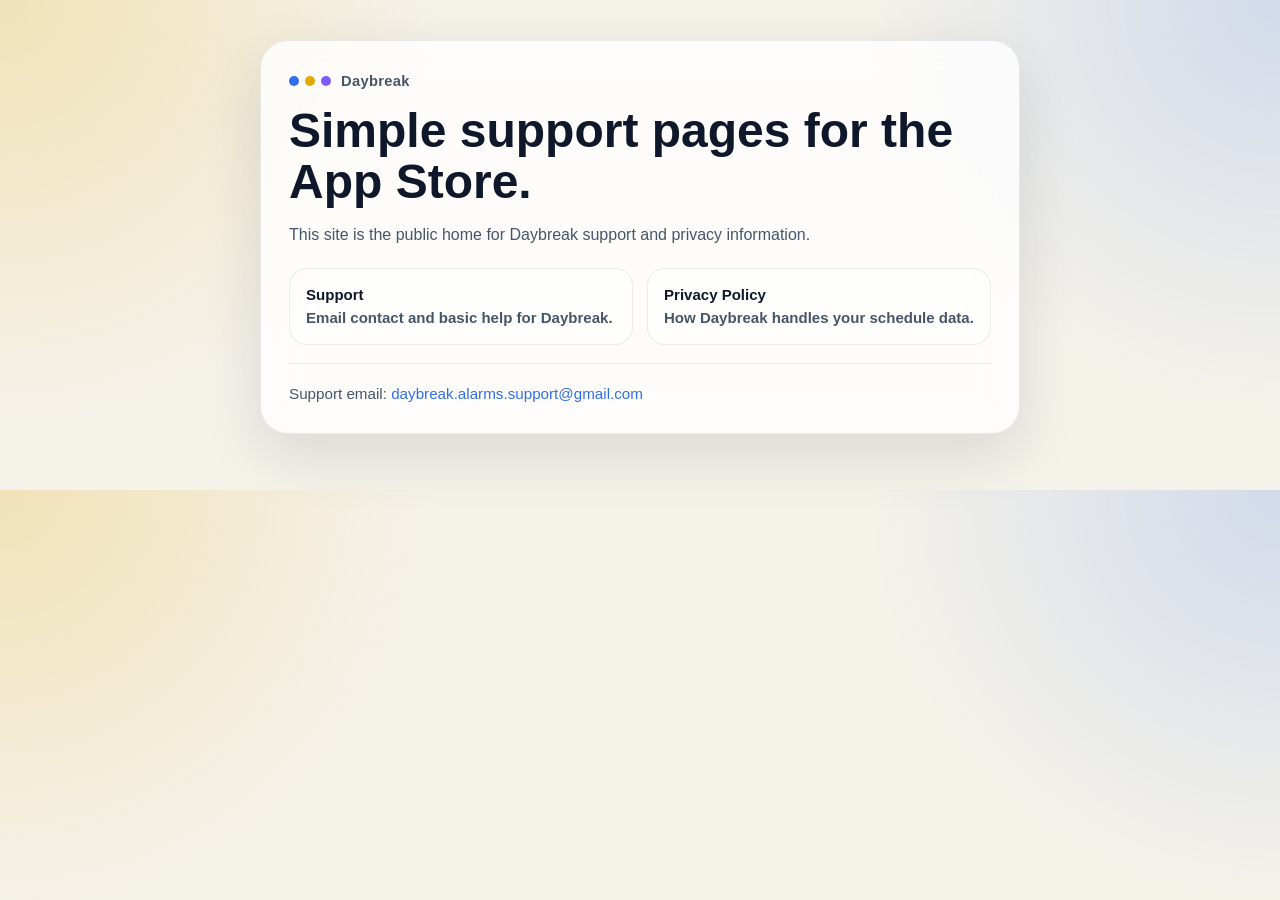
==== index.html @ 9946c684 "Create Daybreak support site" ====
<!doctype html>
<html lang="en">
<head>
  <meta charset="utf-8">
  <meta name="viewport" content="width=device-width, initial-scale=1">
  <title>Daybreak</title>
  <meta name="description" content="Daybreak support and privacy information.">
  <link rel="stylesheet" href="./styles.css">
</head>
<body>
  <main class="page">
    <section class="card">
      <div class="eyebrow">
        <span class="eyebrow-dots" aria-hidden="true">
          <span></span><span></span><span></span>
        </span>
        Daybreak
      </div>
      <h1>Simple support pages for the App Store.</h1>
      <p>
        This site is the public home for Daybreak support and privacy information.
      </p>

      <div class="pill-grid">
        <a class="pill-link" href="./support/">
          <span>
            <strong>Support</strong>
            <span>Email contact and basic help for Daybreak.</span>
          </span>
        </a>
        <a class="pill-link" href="./privacy/">
          <span>
            <strong>Privacy Policy</strong>
            <span>How Daybreak handles your schedule data.</span>
          </span>
        </a>
      </div>

      <div class="meta">
        Support email:
        <a href="mailto:daybreak.alarms.support@gmail.com">daybreak.alarms.support@gmail.com</a>
      </div>
    </section>
  </main>
</body>
</html>
---- styles.css ----
:root {
  color-scheme: light dark;
  --bg: #f5f2ea;
  --surface: rgba(255, 255, 255, 0.78);
  --surface-border: rgba(15, 23, 42, 0.08);
  --text: #0f172a;
  --secondary: #475569;
  --primary: #2f6fed;
  --accent: #e0aa00;
  --shadow: 0 20px 60px rgba(15, 23, 42, 0.12);
}

@media (prefers-color-scheme: dark) {
  :root {
    --bg: #08111f;
    --surface: rgba(15, 23, 42, 0.74);
    --surface-border: rgba(255, 255, 255, 0.08);
    --text: #f8fafc;
    --secondary: #cbd5e1;
    --shadow: 0 20px 60px rgba(0, 0, 0, 0.35);
  }
}

* {
  box-sizing: border-box;
}

html {
  background:
    radial-gradient(circle at top left, rgba(224, 170, 0, 0.22), transparent 32%),
    radial-gradient(circle at top right, rgba(47, 111, 237, 0.18), transparent 30%),
    var(--bg);
}

body {
  margin: 0;
  font-family: -apple-system, BlinkMacSystemFont, "Segoe UI", sans-serif;
  color: var(--text);
  line-height: 1.55;
}

.page {
  width: min(760px, calc(100% - 32px));
  margin: 0 auto;
  padding: 40px 0 56px;
}

.card {
  background: var(--surface);
  border: 1px solid var(--surface-border);
  border-radius: 28px;
  box-shadow: var(--shadow);
  backdrop-filter: blur(18px);
  -webkit-backdrop-filter: blur(18px);
  padding: 28px;
}

.eyebrow {
  display: inline-flex;
  align-items: center;
  gap: 10px;
  margin-bottom: 14px;
  color: var(--secondary);
  font-size: 0.92rem;
  font-weight: 600;
  letter-spacing: 0.02em;
}

.eyebrow-dots {
  display: inline-flex;
  gap: 6px;
}

.eyebrow-dots span {
  width: 10px;
  height: 10px;
  border-radius: 999px;
}

.eyebrow-dots span:nth-child(1) {
  background: var(--primary);
}

.eyebrow-dots span:nth-child(2) {
  background: var(--accent);
}

.eyebrow-dots span:nth-child(3) {
  background: #7c5cff;
}

h1 {
  margin: 0 0 10px;
  font-size: clamp(2rem, 5vw, 3rem);
  line-height: 1.05;
}

h2 {
  margin: 28px 0 10px;
  font-size: 1.2rem;
}

p,
li {
  color: var(--secondary);
  font-size: 1rem;
}

a {
  color: var(--primary);
  text-decoration: none;
}

a:hover {
  text-decoration: underline;
}

.actions {
  display: flex;
  flex-wrap: wrap;
  gap: 12px;
  margin-top: 22px;
}

.button,
.pill-link {
  display: inline-flex;
  align-items: center;
  justify-content: center;
  min-height: 44px;
  padding: 0 16px;
  border-radius: 999px;
  font-weight: 600;
  transition: transform 140ms ease, opacity 140ms ease;
}

.button {
  background: linear-gradient(135deg, var(--primary), #4d86f0);
  color: white;
}

.button.secondary {
  background: rgba(255, 255, 255, 0.4);
  border: 1px solid var(--surface-border);
  color: var(--text);
}

.button:hover,
.pill-link:hover {
  transform: translateY(-1px);
  opacity: 0.96;
  text-decoration: none;
}

.pill-grid {
  display: grid;
  grid-template-columns: repeat(auto-fit, minmax(220px, 1fr));
  gap: 14px;
  margin-top: 20px;
}

.pill-link {
  justify-content: flex-start;
  background: rgba(255, 255, 255, 0.4);
  border: 1px solid var(--surface-border);
  padding: 14px 16px;
  border-radius: 18px;
}

.pill-link strong {
  display: block;
  color: var(--text);
}

.pill-link span {
  display: block;
  color: var(--secondary);
  font-size: 0.94rem;
}

.meta {
  margin-top: 18px;
  padding-top: 18px;
  border-top: 1px solid var(--surface-border);
  color: var(--secondary);
  font-size: 0.95rem;
}

ul {
  padding-left: 20px;
}

.top-link {
  display: inline-block;
  margin-bottom: 18px;
  font-weight: 600;
}
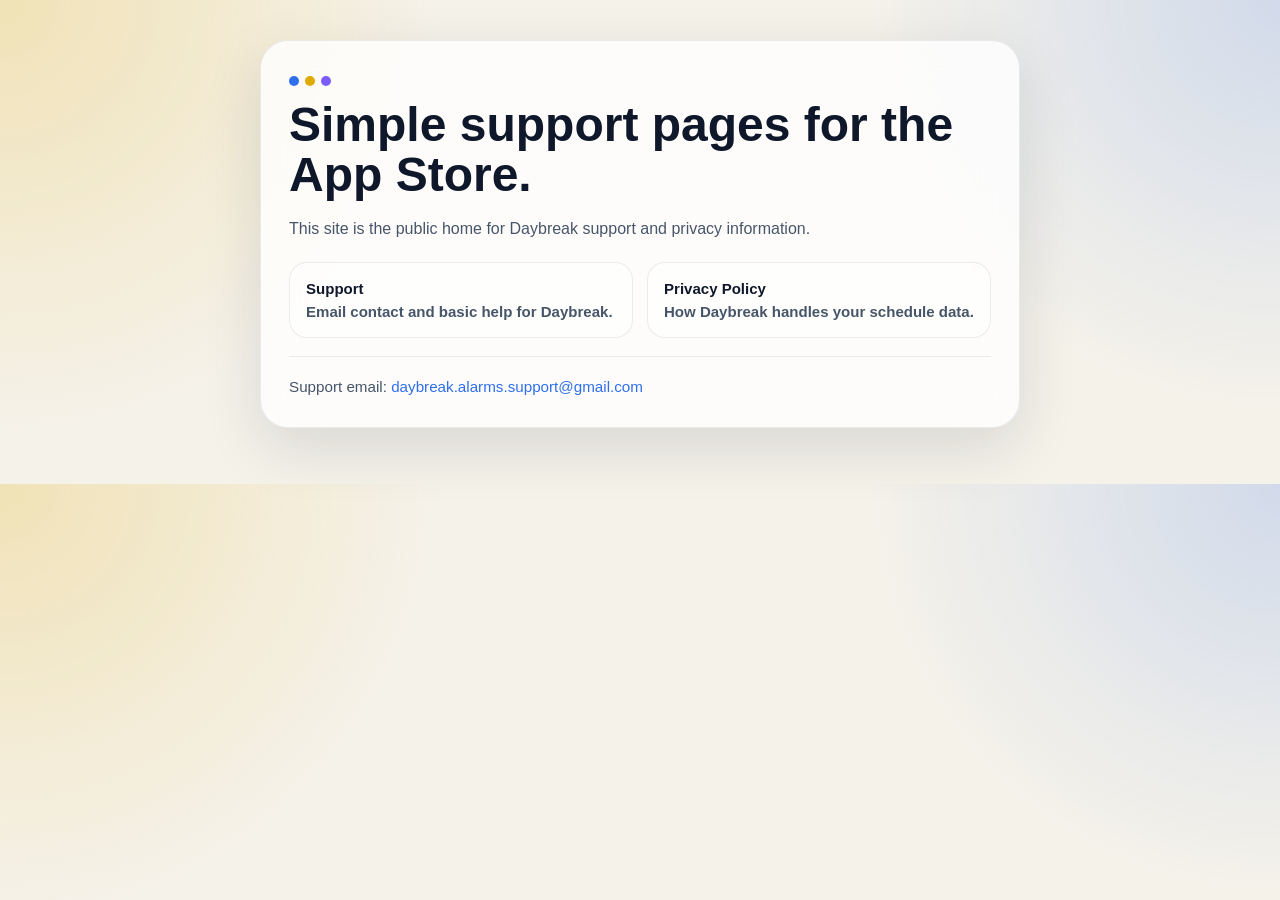
==== commit f091acc7: "Polish Daybreak Pages header" ====
--- a/index.html
+++ b/index.html
@@ -14,7 +14,6 @@
         <span class="eyebrow-dots" aria-hidden="true">
           <span></span><span></span><span></span>
         </span>
-        Daybreak
       </div>
       <h1>Simple support pages for the App Store.</h1>
       <p>
--- a/styles.css
+++ b/styles.css
@@ -95,6 +95,13 @@
   line-height: 1.05;
 }
 
+.daybreak-wordmark {
+  background: linear-gradient(135deg, #7c5cff 0%, #6d54ff 44%, #e0aa00 100%);
+  -webkit-background-clip: text;
+  background-clip: text;
+  color: transparent;
+}
+
 h2 {
   margin: 28px 0 10px;
   font-size: 1.2rem;
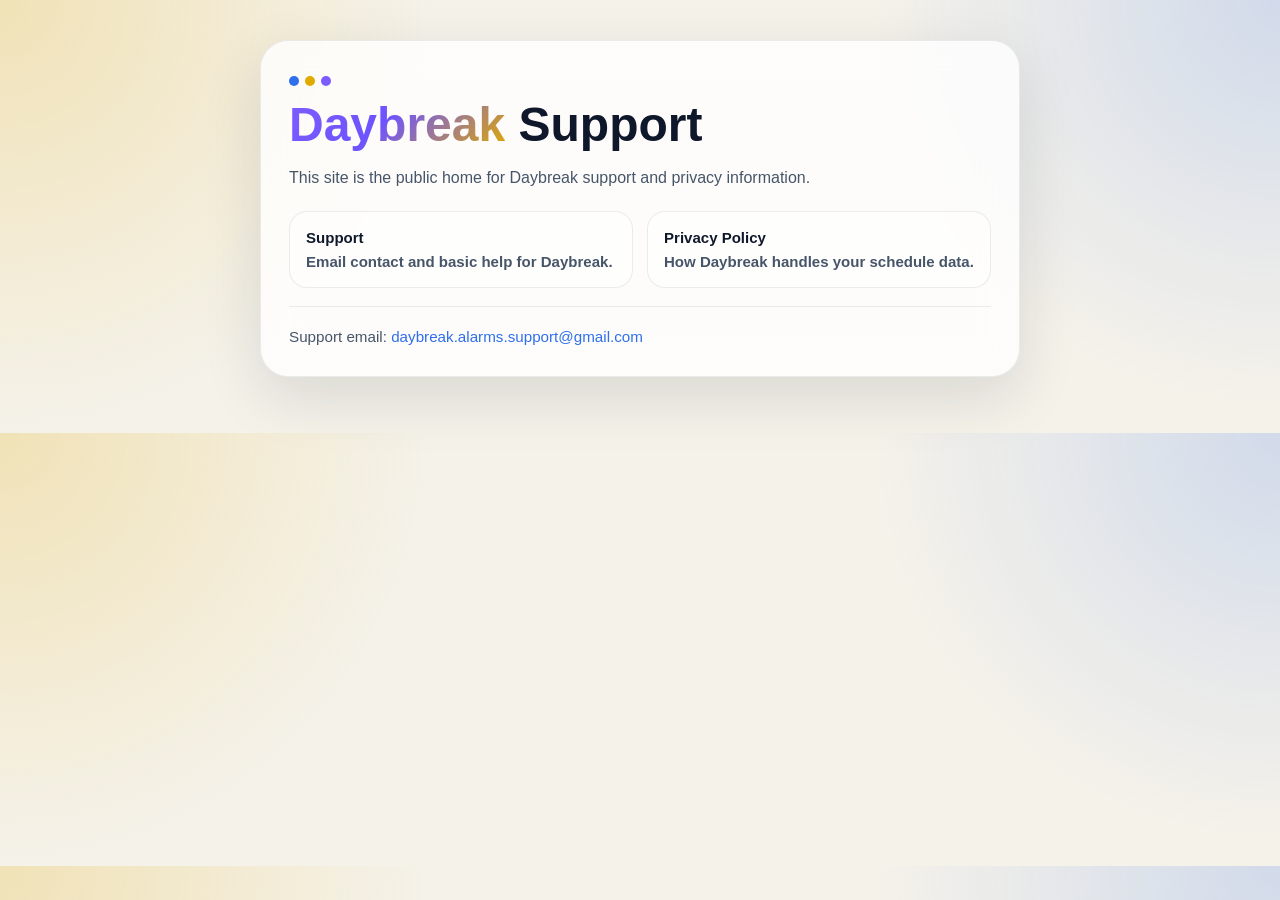
==== commit 0b5698c3: "Update homepage heading" ====
--- a/index.html
+++ b/index.html
@@ -15,7 +15,7 @@
           <span></span><span></span><span></span>
         </span>
       </div>
-      <h1>Simple support pages for the App Store.</h1>
+      <h1><span class="daybreak-wordmark">Daybreak</span> Support</h1>
       <p>
         This site is the public home for Daybreak support and privacy information.
       </p>
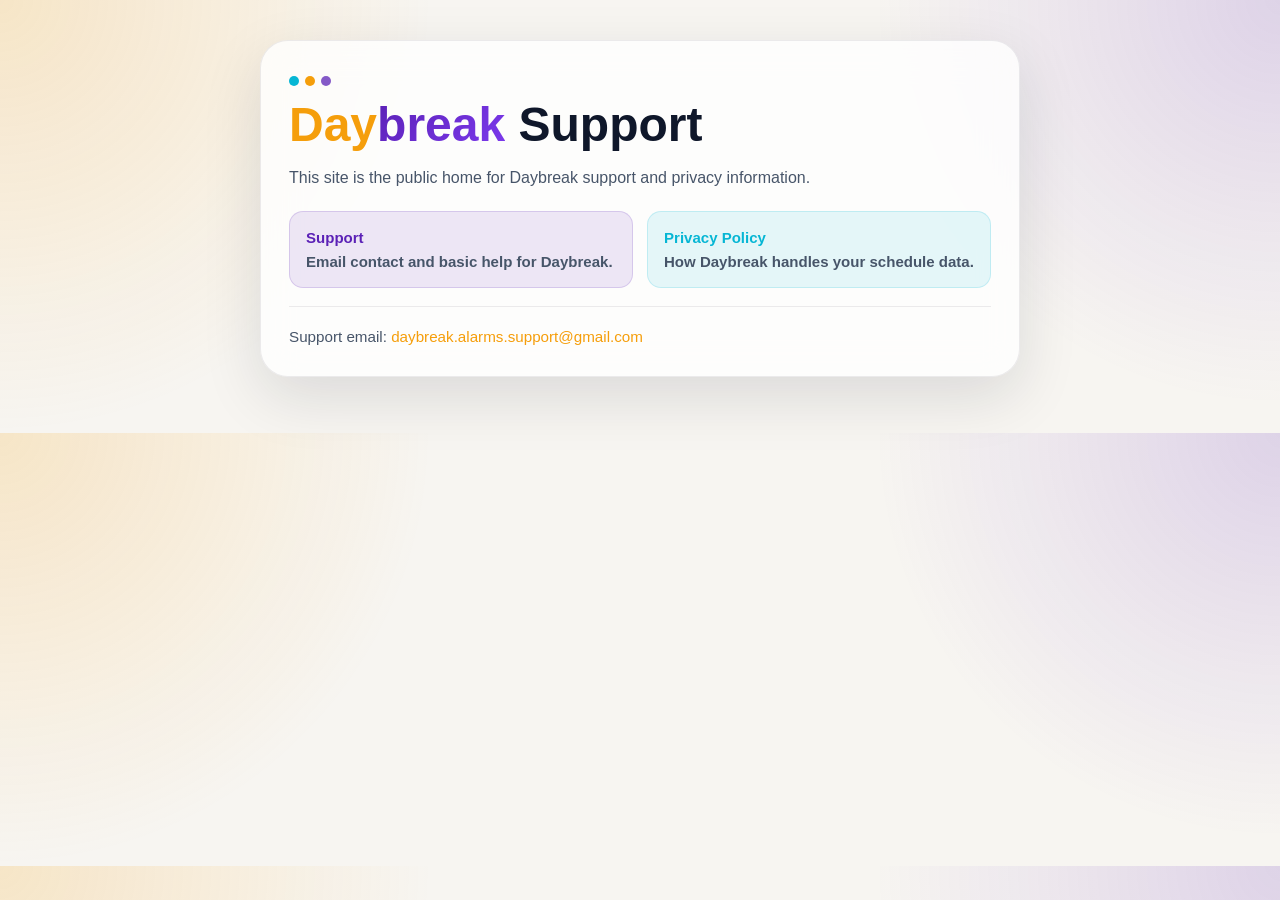
==== commit c25ba173: "Align Pages branding with Daybreak UI" ====
--- a/index.html
+++ b/index.html
@@ -15,7 +15,7 @@
           <span></span><span></span><span></span>
         </span>
       </div>
-      <h1><span class="daybreak-wordmark">Daybreak</span> Support</h1>
+      <h1><span class="daybreak-wordmark"><span class="day-word">Day</span><span class="break-word">break</span></span> Support</h1>
       <p>
         This site is the public home for Daybreak support and privacy information.
       </p>
--- a/styles.css
+++ b/styles.css
@@ -1,22 +1,36 @@
 :root {
   color-scheme: light dark;
-  --bg: #f5f2ea;
+  --bg: #f7f5f1;
   --surface: rgba(255, 255, 255, 0.78);
   --surface-border: rgba(15, 23, 42, 0.08);
   --text: #0f172a;
   --secondary: #475569;
-  --primary: #2f6fed;
-  --accent: #e0aa00;
+  --primary: #5b21b6;
+  --primary-light: #7c3aed;
+  --accent: #f59e0b;
+  --blue: #06b6d4;
+  --pill-fill: rgba(91, 33, 182, 0.10);
+  --pill-border: rgba(91, 33, 182, 0.16);
+  --pill-blue-fill: rgba(6, 182, 212, 0.10);
+  --pill-blue-border: rgba(6, 182, 212, 0.16);
   --shadow: 0 20px 60px rgba(15, 23, 42, 0.12);
 }
 
 @media (prefers-color-scheme: dark) {
   :root {
-    --bg: #08111f;
-    --surface: rgba(15, 23, 42, 0.74);
-    --surface-border: rgba(255, 255, 255, 0.08);
+    --bg: #0f1115;
+    --surface: rgba(28, 28, 30, 0.84);
+    --surface-border: rgba(55, 65, 81, 0.9);
     --text: #f8fafc;
     --secondary: #cbd5e1;
+    --primary: #7c3aed;
+    --primary-light: #8b5cf6;
+    --accent: #fbbf24;
+    --blue: #22d3ee;
+    --pill-fill: rgba(124, 58, 237, 0.18);
+    --pill-border: rgba(124, 58, 237, 0.24);
+    --pill-blue-fill: rgba(34, 211, 238, 0.16);
+    --pill-blue-border: rgba(34, 211, 238, 0.24);
     --shadow: 0 20px 60px rgba(0, 0, 0, 0.35);
   }
 }
@@ -27,8 +41,8 @@
 
 html {
   background:
-    radial-gradient(circle at top left, rgba(224, 170, 0, 0.22), transparent 32%),
-    radial-gradient(circle at top right, rgba(47, 111, 237, 0.18), transparent 30%),
+    radial-gradient(circle at top left, rgba(245, 158, 11, 0.18), transparent 32%),
+    radial-gradient(circle at top right, rgba(91, 33, 182, 0.16), transparent 30%),
     var(--bg);
 }
 
@@ -78,7 +92,7 @@
 }
 
 .eyebrow-dots span:nth-child(1) {
-  background: var(--primary);
+  background: var(--blue);
 }
 
 .eyebrow-dots span:nth-child(2) {
@@ -86,7 +100,8 @@
 }
 
 .eyebrow-dots span:nth-child(3) {
-  background: #7c5cff;
+  background: var(--primary);
+  opacity: 0.75;
 }
 
 h1 {
@@ -96,10 +111,21 @@
 }
 
 .daybreak-wordmark {
-  background: linear-gradient(135deg, #7c5cff 0%, #6d54ff 44%, #e0aa00 100%);
+  display: inline-flex;
+  align-items: baseline;
+}
+
+.day-word {
+  color: var(--accent);
+}
+
+.break-word {
+  display: inline-block;
+  background: linear-gradient(135deg, var(--primary) 0%, var(--primary-light) 100%);
   -webkit-background-clip: text;
   background-clip: text;
-  color: transparent;
+  color: var(--primary);
+  -webkit-text-fill-color: transparent;
 }
 
 h2 {
@@ -142,7 +168,7 @@
 }
 
 .button {
-  background: linear-gradient(135deg, var(--primary), #4d86f0);
+  background: var(--primary);
   color: white;
 }
 
@@ -168,15 +194,24 @@
 
 .pill-link {
   justify-content: flex-start;
-  background: rgba(255, 255, 255, 0.4);
-  border: 1px solid var(--surface-border);
+  background: var(--pill-fill);
+  border: 1px solid var(--pill-border);
   padding: 14px 16px;
-  border-radius: 18px;
+  border-radius: 14px;
 }
 
 .pill-link strong {
   display: block;
-  color: var(--text);
+  color: var(--primary);
+}
+
+.pill-grid .pill-link:nth-child(2) {
+  background: var(--pill-blue-fill);
+  border-color: var(--pill-blue-border);
+}
+
+.pill-grid .pill-link:nth-child(2) strong {
+  color: var(--blue);
 }
 
 .pill-link span {
@@ -193,6 +228,10 @@
   font-size: 0.95rem;
 }
 
+.meta a {
+  color: var(--accent);
+}
+
 ul {
   padding-left: 20px;
 }
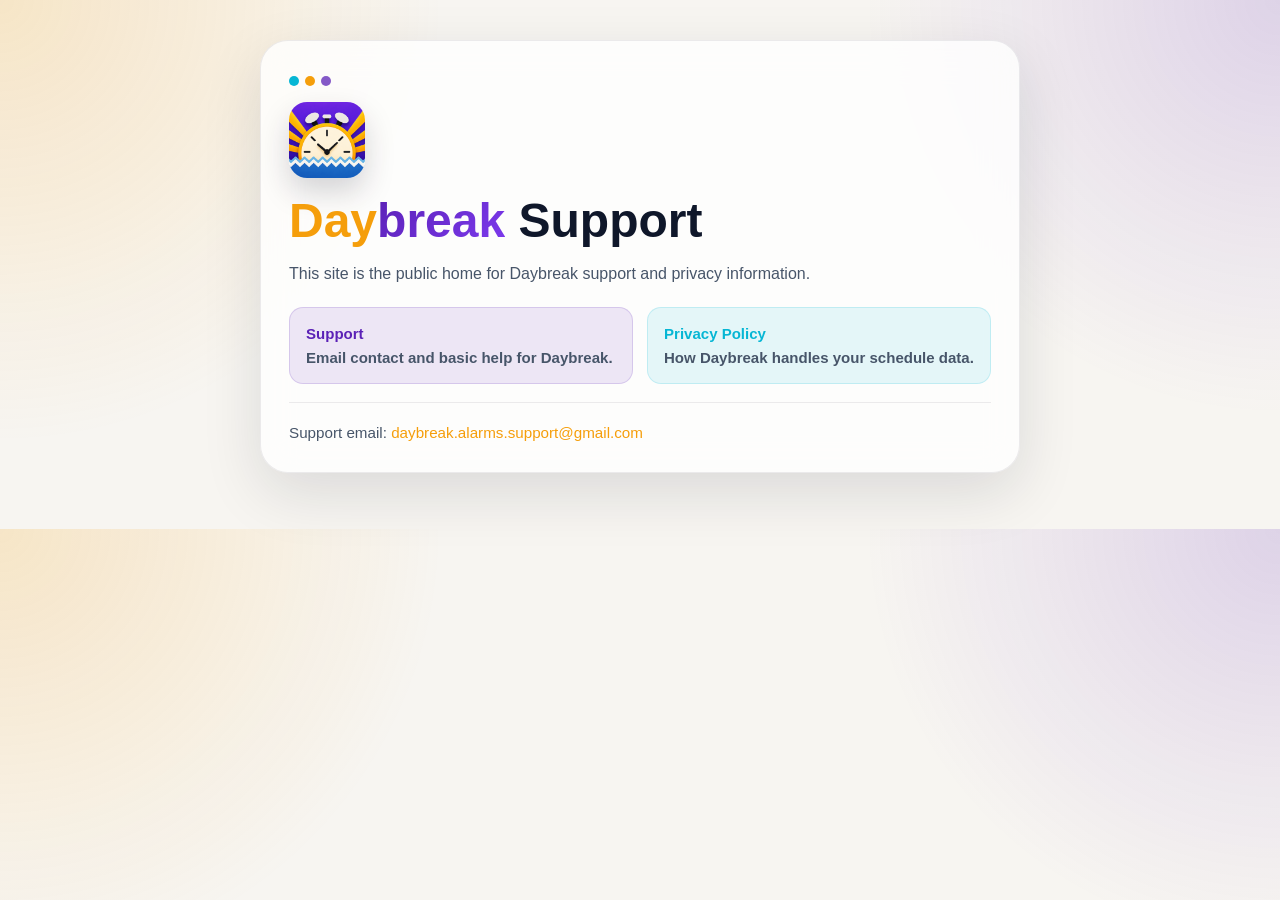
==== commit 2a896e83: "Add Daybreak icon to support site" ====
--- a/index.html
+++ b/index.html
@@ -5,6 +5,8 @@
   <meta name="viewport" content="width=device-width, initial-scale=1">
   <title>Daybreak</title>
   <meta name="description" content="Daybreak support and privacy information.">
+  <link rel="icon" type="image/png" href="./assets/daybreak-icon.png">
+  <link rel="apple-touch-icon" href="./assets/daybreak-icon.png">
   <link rel="stylesheet" href="./styles.css">
 </head>
 <body>
@@ -15,6 +17,7 @@
           <span></span><span></span><span></span>
         </span>
       </div>
+      <img class="site-icon" src="./assets/daybreak-icon.png" alt="Daybreak app icon">
       <h1><span class="daybreak-wordmark"><span class="day-word">Day</span><span class="break-word">break</span></span> Support</h1>
       <p>
         This site is the public home for Daybreak support and privacy information.
--- a/styles.css
+++ b/styles.css
@@ -69,6 +69,15 @@
   padding: 28px;
 }
 
+.site-icon {
+  width: 76px;
+  height: 76px;
+  display: block;
+  border-radius: 18px;
+  margin: 2px 0 18px;
+  box-shadow: 0 14px 30px rgba(15, 23, 42, 0.18);
+}
+
 .eyebrow {
   display: inline-flex;
   align-items: center;
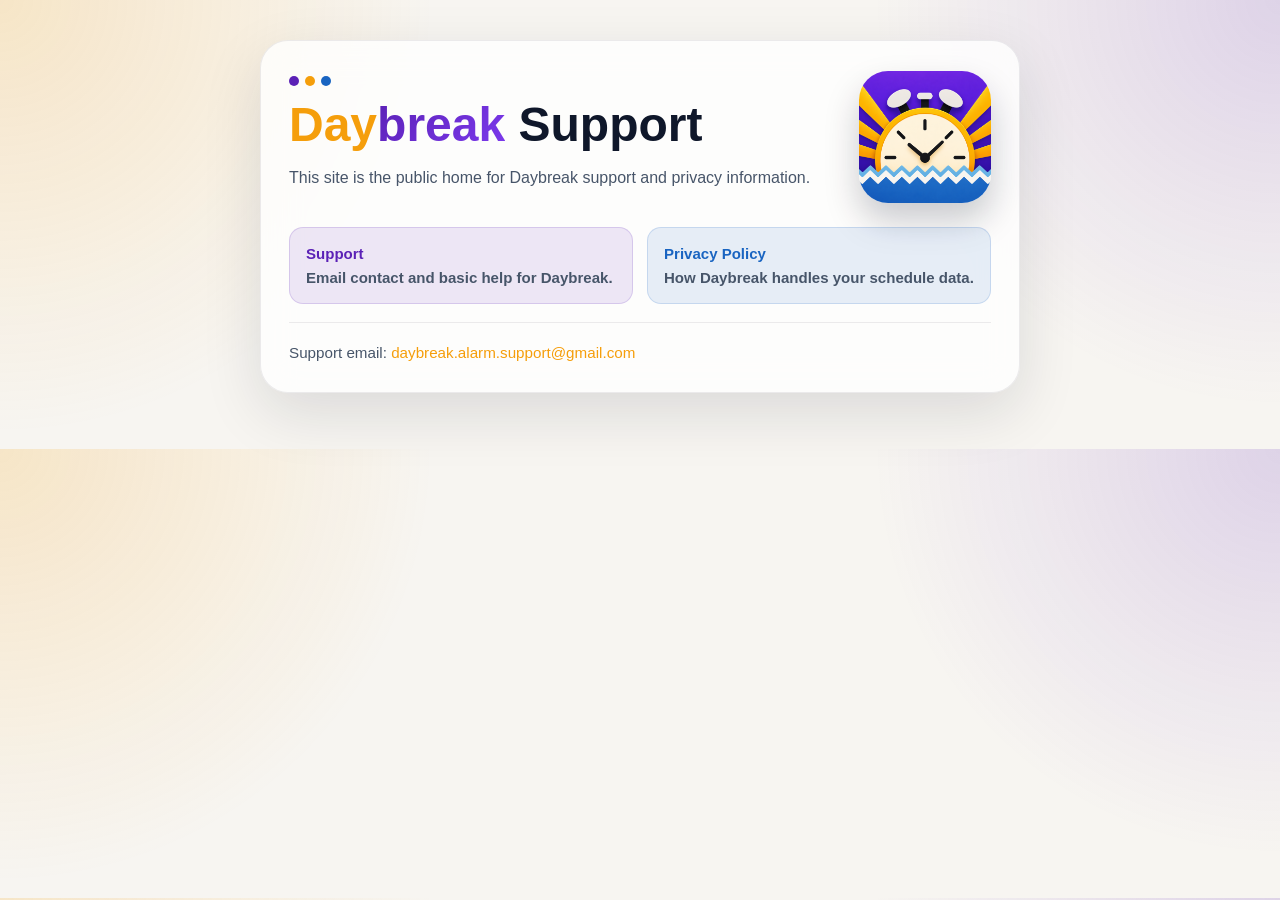
==== commit 170820b0: "Polish Daybreak support site" ====
--- a/index.html
+++ b/index.html
@@ -12,16 +12,20 @@
 <body>
   <main class="page">
     <section class="card">
-      <div class="eyebrow">
-        <span class="eyebrow-dots" aria-hidden="true">
-          <span></span><span></span><span></span>
-        </span>
-      </div>
-      <img class="site-icon" src="./assets/daybreak-icon.png" alt="Daybreak app icon">
-      <h1><span class="daybreak-wordmark"><span class="day-word">Day</span><span class="break-word">break</span></span> Support</h1>
-      <p>
-        This site is the public home for Daybreak support and privacy information.
-      </p>
+      <section class="hero">
+        <div class="hero-copy">
+          <div class="eyebrow">
+            <span class="eyebrow-dots" aria-hidden="true">
+              <span></span><span></span><span></span>
+            </span>
+          </div>
+          <h1><span class="daybreak-wordmark"><span class="day-word">Day</span><span class="break-word">break</span></span> Support</h1>
+          <p>
+            This site is the public home for Daybreak support and privacy information.
+          </p>
+        </div>
+        <img class="site-icon" src="./assets/daybreak-icon.png" alt="Daybreak app icon">
+      </section>
 
       <div class="pill-grid">
         <a class="pill-link" href="./support/">
@@ -40,7 +44,7 @@
 
       <div class="meta">
         Support email:
-        <a href="mailto:daybreak.alarms.support@gmail.com">daybreak.alarms.support@gmail.com</a>
+        <a href="mailto:daybreak.alarm.support@gmail.com">daybreak.alarm.support@gmail.com</a>
       </div>
     </section>
   </main>
--- a/styles.css
+++ b/styles.css
@@ -8,11 +8,13 @@
   --primary: #5b21b6;
   --primary-light: #7c3aed;
   --accent: #f59e0b;
-  --blue: #06b6d4;
+  --accent-fill: rgba(245, 158, 11, 0.12);
+  --accent-border: rgba(245, 158, 11, 0.22);
+  --blue: #1964c1;
   --pill-fill: rgba(91, 33, 182, 0.10);
   --pill-border: rgba(91, 33, 182, 0.16);
-  --pill-blue-fill: rgba(6, 182, 212, 0.10);
-  --pill-blue-border: rgba(6, 182, 212, 0.16);
+  --pill-blue-fill: rgba(25, 100, 193, 0.10);
+  --pill-blue-border: rgba(25, 100, 193, 0.16);
   --shadow: 0 20px 60px rgba(15, 23, 42, 0.12);
 }
 
@@ -26,11 +28,13 @@
     --primary: #7c3aed;
     --primary-light: #8b5cf6;
     --accent: #fbbf24;
-    --blue: #22d3ee;
+    --accent-fill: rgba(251, 191, 36, 0.18);
+    --accent-border: rgba(251, 191, 36, 0.28);
+    --blue: #2f76d2;
     --pill-fill: rgba(124, 58, 237, 0.18);
     --pill-border: rgba(124, 58, 237, 0.24);
-    --pill-blue-fill: rgba(34, 211, 238, 0.16);
-    --pill-blue-border: rgba(34, 211, 238, 0.24);
+    --pill-blue-fill: rgba(47, 118, 210, 0.16);
+    --pill-blue-border: rgba(47, 118, 210, 0.24);
     --shadow: 0 20px 60px rgba(0, 0, 0, 0.35);
   }
 }
@@ -69,13 +73,24 @@
   padding: 28px;
 }
 
+.hero {
+  display: grid;
+  grid-template-columns: minmax(0, 1fr) auto;
+  gap: 24px;
+  align-items: start;
+}
+
+.hero-copy {
+  min-width: 0;
+}
+
 .site-icon {
-  width: 76px;
-  height: 76px;
+  width: 132px;
+  height: 132px;
   display: block;
-  border-radius: 18px;
-  margin: 2px 0 18px;
-  box-shadow: 0 14px 30px rgba(15, 23, 42, 0.18);
+  border-radius: 29px;
+  margin: 2px 0 0 auto;
+  box-shadow: 0 18px 34px rgba(15, 23, 42, 0.22);
 }
 
 .eyebrow {
@@ -101,7 +116,7 @@
 }
 
 .eyebrow-dots span:nth-child(1) {
-  background: var(--blue);
+  background: var(--primary);
 }
 
 .eyebrow-dots span:nth-child(2) {
@@ -109,8 +124,7 @@
 }
 
 .eyebrow-dots span:nth-child(3) {
-  background: var(--primary);
-  opacity: 0.75;
+  background: var(--blue);
 }
 
 h1 {
@@ -187,6 +201,12 @@
   color: var(--text);
 }
 
+.button.accent {
+  background: var(--accent-fill);
+  border: 1px solid var(--accent-border);
+  color: var(--accent);
+}
+
 .button:hover,
 .pill-link:hover {
   transform: translateY(-1px);
@@ -241,6 +261,11 @@
   color: var(--accent);
 }
 
+.hero a,
+.card p a {
+  color: var(--accent);
+}
+
 ul {
   padding-left: 20px;
 }
@@ -250,3 +275,15 @@
   margin-bottom: 18px;
   font-weight: 600;
 }
+
+@media (max-width: 720px) {
+  .hero {
+    grid-template-columns: 1fr;
+  }
+
+  .site-icon {
+    width: 112px;
+    height: 112px;
+    margin: 0;
+  }
+}
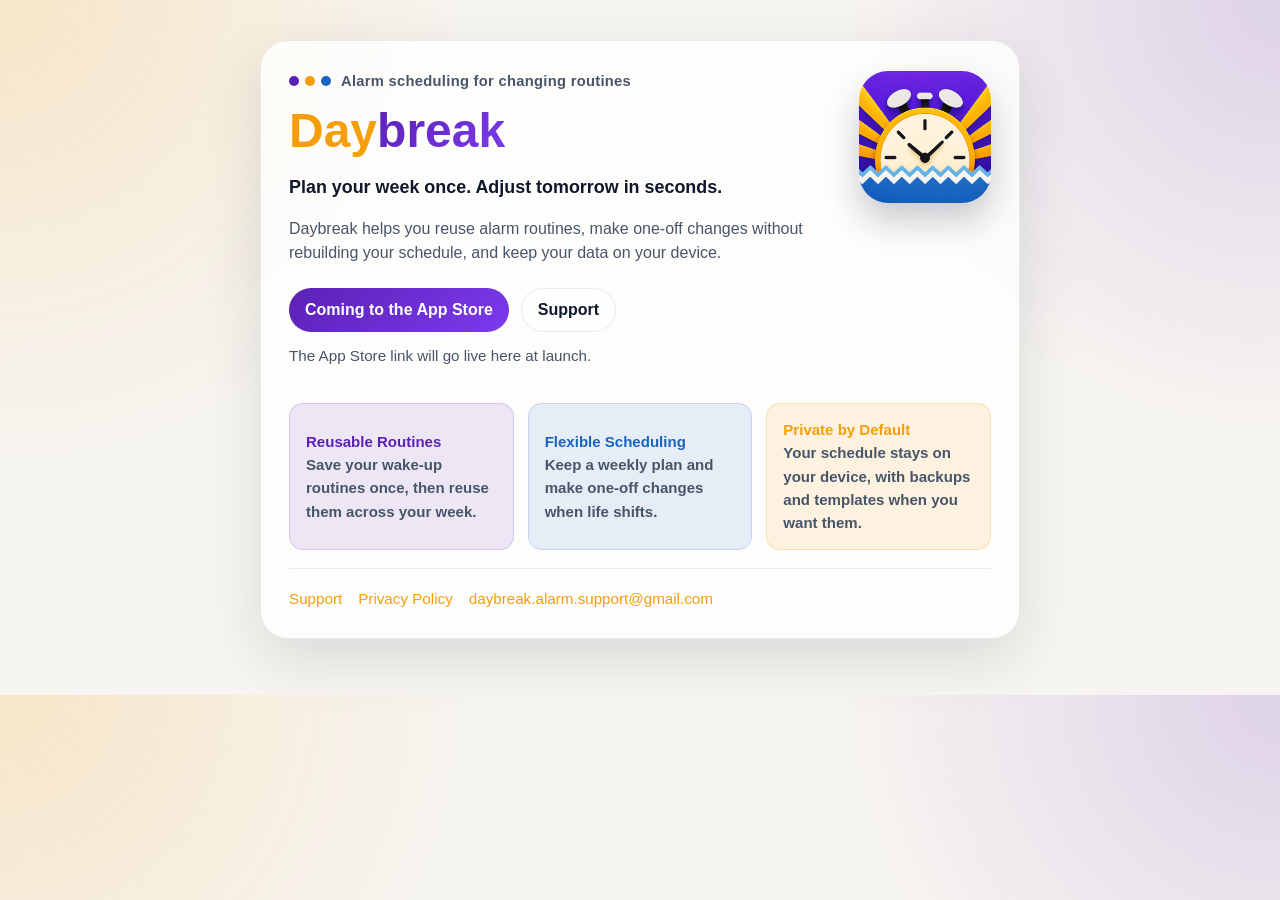
==== commit 1b5139d2: "Turn Daybreak Pages into a launch landing page" ====
--- a/index.html
+++ b/index.html
@@ -4,7 +4,7 @@
   <meta charset="utf-8">
   <meta name="viewport" content="width=device-width, initial-scale=1">
   <title>Daybreak</title>
-  <meta name="description" content="Daybreak support and privacy information.">
+  <meta name="description" content="Daybreak is an alarm scheduling app built around reusable groups, weekly routines, and flexible day-by-day changes.">
   <link rel="icon" type="image/png" href="./assets/daybreak-icon.png">
   <link rel="apple-touch-icon" href="./assets/daybreak-icon.png">
   <link rel="stylesheet" href="./styles.css">
@@ -18,32 +18,49 @@
             <span class="eyebrow-dots" aria-hidden="true">
               <span></span><span></span><span></span>
             </span>
+            Alarm scheduling for changing routines
           </div>
-          <h1><span class="daybreak-wordmark"><span class="day-word">Day</span><span class="break-word">break</span></span> Support</h1>
+          <h1><span class="daybreak-wordmark"><span class="day-word">Day</span><span class="break-word">break</span></span></h1>
+          <p class="hero-lead">
+            Plan your week once. Adjust tomorrow in seconds.
+          </p>
           <p>
-            This site is the public home for Daybreak support and privacy information.
+            Daybreak helps you reuse alarm routines, make one-off changes without rebuilding your
+            schedule, and keep your data on your device.
           </p>
+          <div class="actions">
+            <span class="button disabled" aria-disabled="true">Coming to the App Store</span>
+            <a class="button secondary" href="./support/">Support</a>
+          </div>
+          <p class="hero-note">The App Store link will go live here at launch.</p>
         </div>
         <img class="site-icon" src="./assets/daybreak-icon.png" alt="Daybreak app icon">
       </section>
 
-      <div class="pill-grid">
-        <a class="pill-link" href="./support/">
+      <div class="feature-grid">
+        <div class="pill-link feature-card">
           <span>
-            <strong>Support</strong>
-            <span>Email contact and basic help for Daybreak.</span>
+            <strong>Reusable Routines</strong>
+            <span>Save your wake-up routines once, then reuse them across your week.</span>
           </span>
-        </a>
-        <a class="pill-link" href="./privacy/">
+        </div>
+        <div class="pill-link feature-card">
           <span>
-            <strong>Privacy Policy</strong>
-            <span>How Daybreak handles your schedule data.</span>
+            <strong>Flexible Scheduling</strong>
+            <span>Keep a weekly plan and make one-off changes when life shifts.</span>
           </span>
-        </a>
+        </div>
+        <div class="pill-link pill-link-gold feature-card">
+          <span>
+            <strong>Private by Default</strong>
+            <span>Your schedule stays on your device, with backups and templates when you want them.</span>
+          </span>
+        </div>
       </div>
 
-      <div class="meta">
-        Support email:
+      <div class="meta meta-links">
+        <a href="./support/">Support</a>
+        <a href="./privacy/">Privacy Policy</a>
         <a href="mailto:daybreak.alarm.support@gmail.com">daybreak.alarm.support@gmail.com</a>
       </div>
     </section>
--- a/styles.css
+++ b/styles.css
@@ -195,6 +195,13 @@
   color: white;
 }
 
+.button.disabled {
+  background: linear-gradient(135deg, var(--primary) 0%, var(--primary-light) 100%);
+  color: white;
+  cursor: default;
+  pointer-events: none;
+}
+
 .button.secondary {
   background: rgba(255, 255, 255, 0.4);
   border: 1px solid var(--surface-border);
@@ -214,7 +221,8 @@
   text-decoration: none;
 }
 
-.pill-grid {
+.pill-grid,
+.feature-grid {
   display: grid;
   grid-template-columns: repeat(auto-fit, minmax(220px, 1fr));
   gap: 14px;
@@ -234,19 +242,55 @@
   color: var(--primary);
 }
 
-.pill-grid .pill-link:nth-child(2) {
+.pill-grid .pill-link:nth-child(2),
+.feature-grid .pill-link:nth-child(2) {
   background: var(--pill-blue-fill);
   border-color: var(--pill-blue-border);
 }
 
-.pill-grid .pill-link:nth-child(2) strong {
+.pill-grid .pill-link:nth-child(2) strong,
+.feature-grid .pill-link:nth-child(2) strong {
   color: var(--blue);
+}
+
+.pill-link-gold {
+  background: var(--accent-fill);
+  border-color: var(--accent-border);
+}
+
+.pill-link-gold strong {
+  color: var(--accent);
+}
+
+.feature-card {
+  cursor: default;
 }
 
 .pill-link span {
   display: block;
   color: var(--secondary);
   font-size: 0.94rem;
+}
+
+.hero-lead {
+  margin-bottom: 10px;
+  color: var(--text);
+  font-size: 1.12rem;
+  font-weight: 600;
+  line-height: 1.45;
+}
+
+.hero-note {
+  margin-top: 12px;
+  font-size: 0.95rem;
+}
+
+.support-email-line {
+  margin-bottom: 6px;
+}
+
+.support-topics-heading {
+  margin-top: 14px;
 }
 
 .meta {
@@ -257,6 +301,12 @@
   font-size: 0.95rem;
 }
 
+.meta-links {
+  display: flex;
+  flex-wrap: wrap;
+  gap: 16px;
+}
+
 .meta a {
   color: var(--accent);
 }
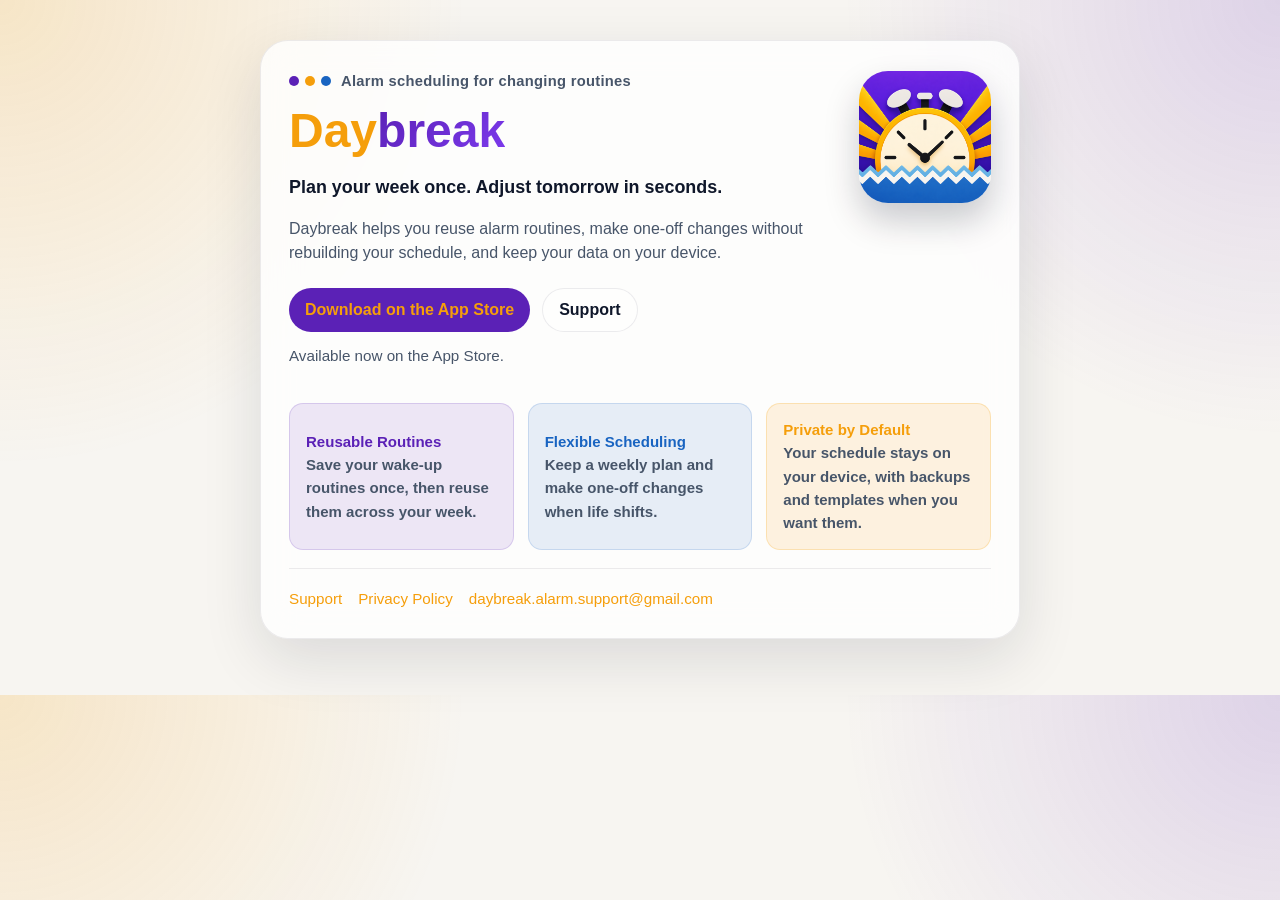
==== commit efa004bf: "Link homepage to live App Store listing" ====
--- a/index.html
+++ b/index.html
@@ -29,10 +29,10 @@
             schedule, and keep your data on your device.
           </p>
           <div class="actions">
-            <span class="button disabled" aria-disabled="true">Coming to the App Store</span>
+            <a class="button" href="https://apps.apple.com/app/daybreak-smart-alarms/id6763627452">Download on the App Store</a>
             <a class="button secondary" href="./support/">Support</a>
           </div>
-          <p class="hero-note">The App Store link will go live here at launch.</p>
+          <p class="hero-note">Available now on the App Store.</p>
         </div>
         <img class="site-icon" src="./assets/daybreak-icon.png" alt="Daybreak app icon">
       </section>
